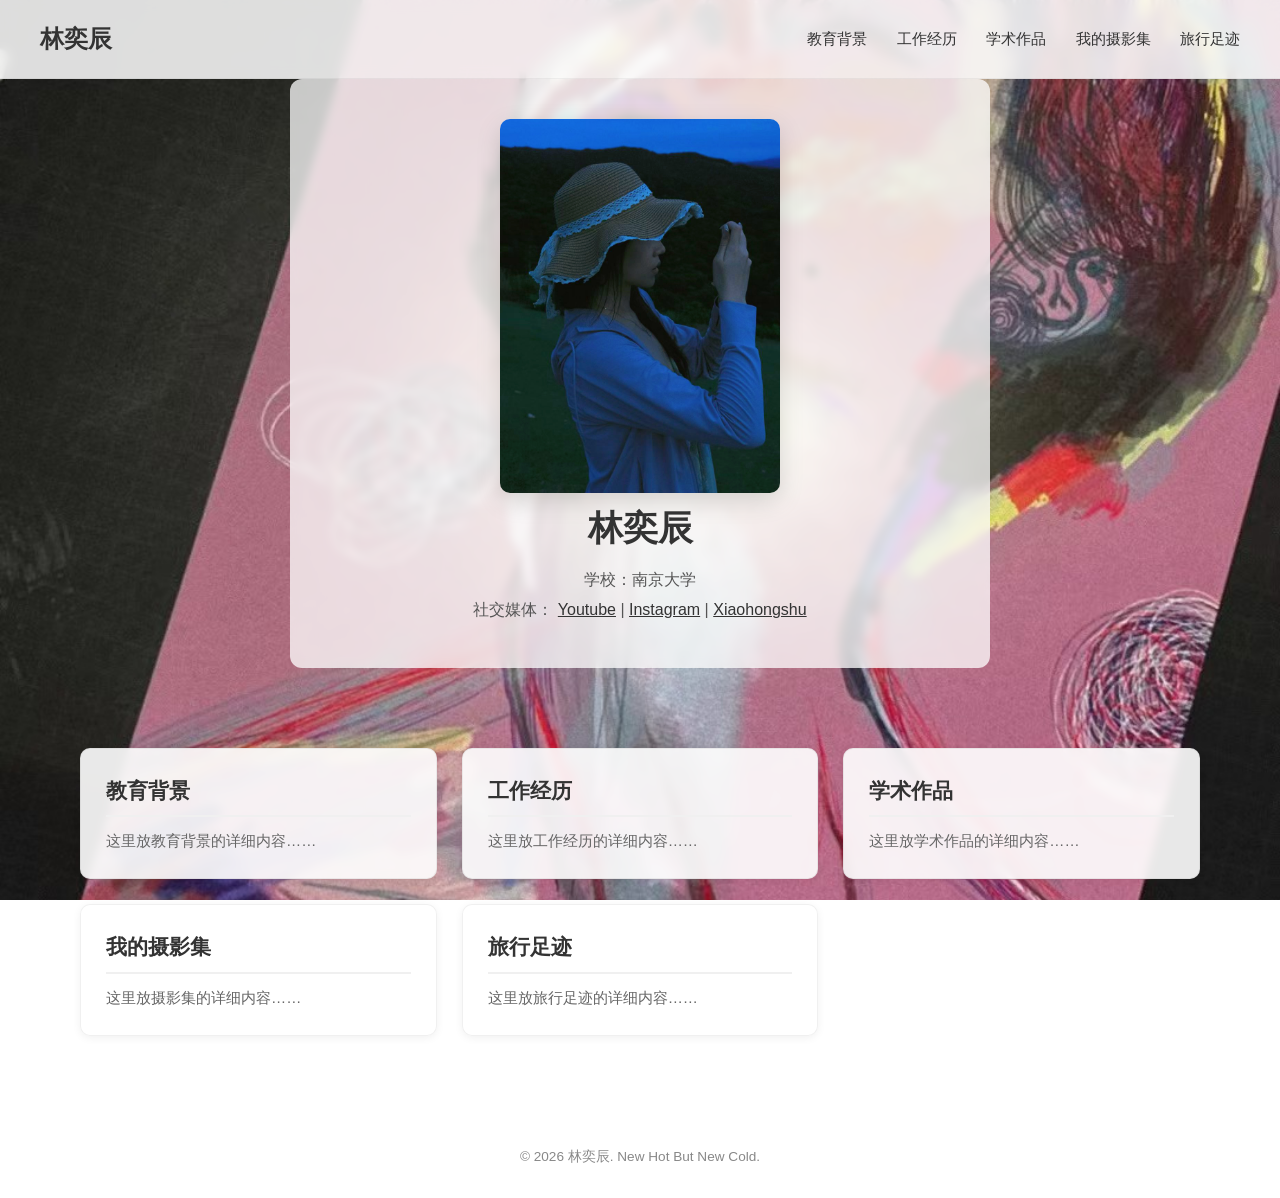
==== index.html @ 56add9be "Update index.html" ====
<!DOCTYPE html>
<html lang="zh-CN">
<head>
  <meta charset="UTF-8">
  <meta name="viewport" content="width=device-width, initial-scale=1.0">
  <title>林奕辰 | 个人网站</title>
  <link rel="stylesheet" href="style.css">
</head>
<body>

  <!-- 背景轮播层：铺满全屏，不拦截点击 -->
<div class="bg-carousel">
  <div class="bg-slide active" style="background-image: url('painting1.jpg');"></div>
  <div class="bg-slide" style="background-image: url('painting2.jpg');"></div>
  <div class="bg-slide" style="background-image: url('painting3.jpg');"></div>
  <div class="bg-slide" style="background-image: url('painting4.jpg');"></div>
</div>

  <!-- 页面内容层，浮在背景上方，保证可点击 -->
  <div class="page-content">

    <!-- 顶部导航 -->
    <header class="navbar">
      <div class="logo">林奕辰</div>
      <nav>
        <a href="#education">教育背景</a>
        <a href="#work">工作经历</a>
        <a href="#academic">学术作品</a>
        <a href="#photography">我的摄影集</a>
        <a href="#travel">旅行足迹</a>
      </nav>
    </header>

   <!-- 个人信息：照片在正中间，名字在下方 -->
<section class="info">
  <img src="me.jpg" alt="我的照片" class="profile-photo">
  <h1>林奕辰</h1>
  <p>学校：南京大学</p>
  <p>社交媒体：
    <a href="https://www.youtube.com" target="_blank">Youtube</a> |
    <a href="https://www.instagram.com" target="_blank">Instagram</a> |
    <a href="https://www.xiaohongshu.com/explore" target="_blank">Xiaohongshu</a>
  </p>
</section>
    
    <!-- 卡片区域（五个部分） -->
    <section class="cards">
      <div class="card" id="education">
        <h2>教育背景</h2>
        <p>这里放教育背景的详细内容……</p>
      </div>
      <div class="card" id="work">
        <h2>工作经历</h2>
        <p>这里放工作经历的详细内容……</p>
      </div>
      <div class="card" id="academic">
        <h2>学术作品</h2>
        <p>这里放学术作品的详细内容……</p>
      </div>
      <div class="card" id="photography">
        <h2>我的摄影集</h2>
        <p>这里放摄影集的详细内容……</p>
      </div>
      <div class="card" id="travel">
        <h2>旅行足迹</h2>
        <p>这里放旅行足迹的详细内容……</p>
      </div>
    </section>

    <!-- 页脚 -->
    <footer>
      <p>© 2026 林奕辰. New Hot But New Cold.</p>
    </footer>

  </div>

  <script src="script.js"></script>
</body>
</html>
---- style.css ----
* {
  margin: 0;
  padding: 0;
  box-sizing: border-box;
}

body {
  font-family: "Helvetica Neue", Arial, sans-serif;
  background-color: #ffffff;
  color: #333;
  line-height: 1.6;
  min-height: 100vh;
}

/* ===== 背景轮播层 ===== */
.bg-carousel {
  position: fixed;          /* 固定在视口，滚动时不动 */
  top: 0;
  left: 0;
  width: 100%;
  height: 100%;
  z-index: -1;              /* 放到最底层 */
  pointer-events: none;     /* 不拦截鼠标点击 */
  overflow: hidden;
}

.bg-slide {
  position: absolute;
  top: 0;
  left: 0;
  width: 100%;
  height: 100%;
  background-size: cover;       /* 铺满整屏 */
  background-position: center;
  background-repeat: no-repeat;
  opacity: 0;                   /* 默认隐藏 */
  transition: opacity 1.5s ease-in-out;  /* 淡入淡出过渡 */
}

.bg-slide.active {
  opacity: 1;                   /* 当前显示的图 */
}

/* ===== 页面内容层（浮在背景上方） ===== */
.page-content {
  position: relative;
  z-index: 1;
}

/* 导航栏 */
.navbar {
  display: flex;
  justify-content: space-between;
  align-items: center;
  padding: 20px 40px;
  background: rgba(255, 255, 255, 0.85);   /* 半透明白，能看清字 */
  backdrop-filter: blur(6px);               /* 毛玻璃效果，好看 */
  border-bottom: 1px solid rgba(0,0,0,0.05);
  position: sticky;
  top: 0;
  z-index: 100;
}

.logo {
  font-size: 1.5rem;
  font-weight: bold;
}

.navbar nav a {
  margin-left: 25px;
  text-decoration: none;
  color: #333;
  font-size: 0.95rem;
}

.navbar nav a:hover {
  color: #000;
  border-bottom: 2px solid #000;
}

/* 右侧个人照片 */
.hero {
  display: flex;
  justify-content: flex-end;   /* 靠右 */
  padding: 40px;
}

.hero-right {
  display: flex;
  justify-content: center;
}

.profile-photo {
  width: 280px;
  max-width: 60vw;
  border-radius: 10px;
  object-fit: cover;
  box-shadow: 0 8px 24px rgba(0,0,0,0.15);  /* 加点阴影，从背景里跳出来 */
}

/* 基本信息 */
.info {
  text-align: center;
  padding: 40px 20px;
  background: rgba(255, 255, 255, 0.75);   /* 半透明白底，保证字清晰 */
  backdrop-filter: blur(4px);
  max-width: 700px;
  margin: 0 auto 40px;
  border-radius: 12px;
}

.info h1 {
  font-size: 2.2rem;
  margin-bottom: 10px;
}

.info p {
  margin: 5px 0;
  color: #555;
}

.info a {
  color: #333;
  text-decoration: underline;
}

/* 卡片区域 */
.cards {
  display: grid;
  grid-template-columns: repeat(auto-fit, minmax(280px, 1fr));
  gap: 25px;
  padding: 40px;
  max-width: 1200px;
  margin: 0 auto;
}

.card {
  background: rgba(255, 255, 255, 0.9);    /* 半透明白卡片 */
  backdrop-filter: blur(4px);
  border: 1px solid rgba(0,0,0,0.06);
  border-radius: 10px;
  padding: 25px;
  box-shadow: 0 2px 8px rgba(0,0,0,0.06);
  transition: transform 0.2s, box-shadow 0.2s;
  cursor: pointer;
}

.card:hover {
  transform: translateY(-4px);
  box-shadow: 0 8px 20px rgba(0,0,0,0.12);
}

.card h2 {
  font-size: 1.3rem;
  margin-bottom: 12px;
  border-bottom: 2px solid #f0f0f0;
  padding-bottom: 8px;
}

.card p {
  color: #666;
  font-size: 0.95rem;
}

/* 页脚 */
footer {
  text-align: center;
  padding: 30px;
  color: #888;
  font-size: 0.85rem;
  background: rgba(255,255,255,0.7);
  backdrop-filter: blur(4px);
  margin-top: 40px;
}

/* 移动端适配 */
@media (max-width: 768px) {
  .navbar {
    flex-direction: column;
    gap: 10px;
    padding: 15px;
  }

  .navbar nav a {
    margin: 0 10px;
    font-size: 0.85rem;
  }

  .hero {
    justify-content: center;
  }

  .profile-photo {
    width: 60vw;
  }
}
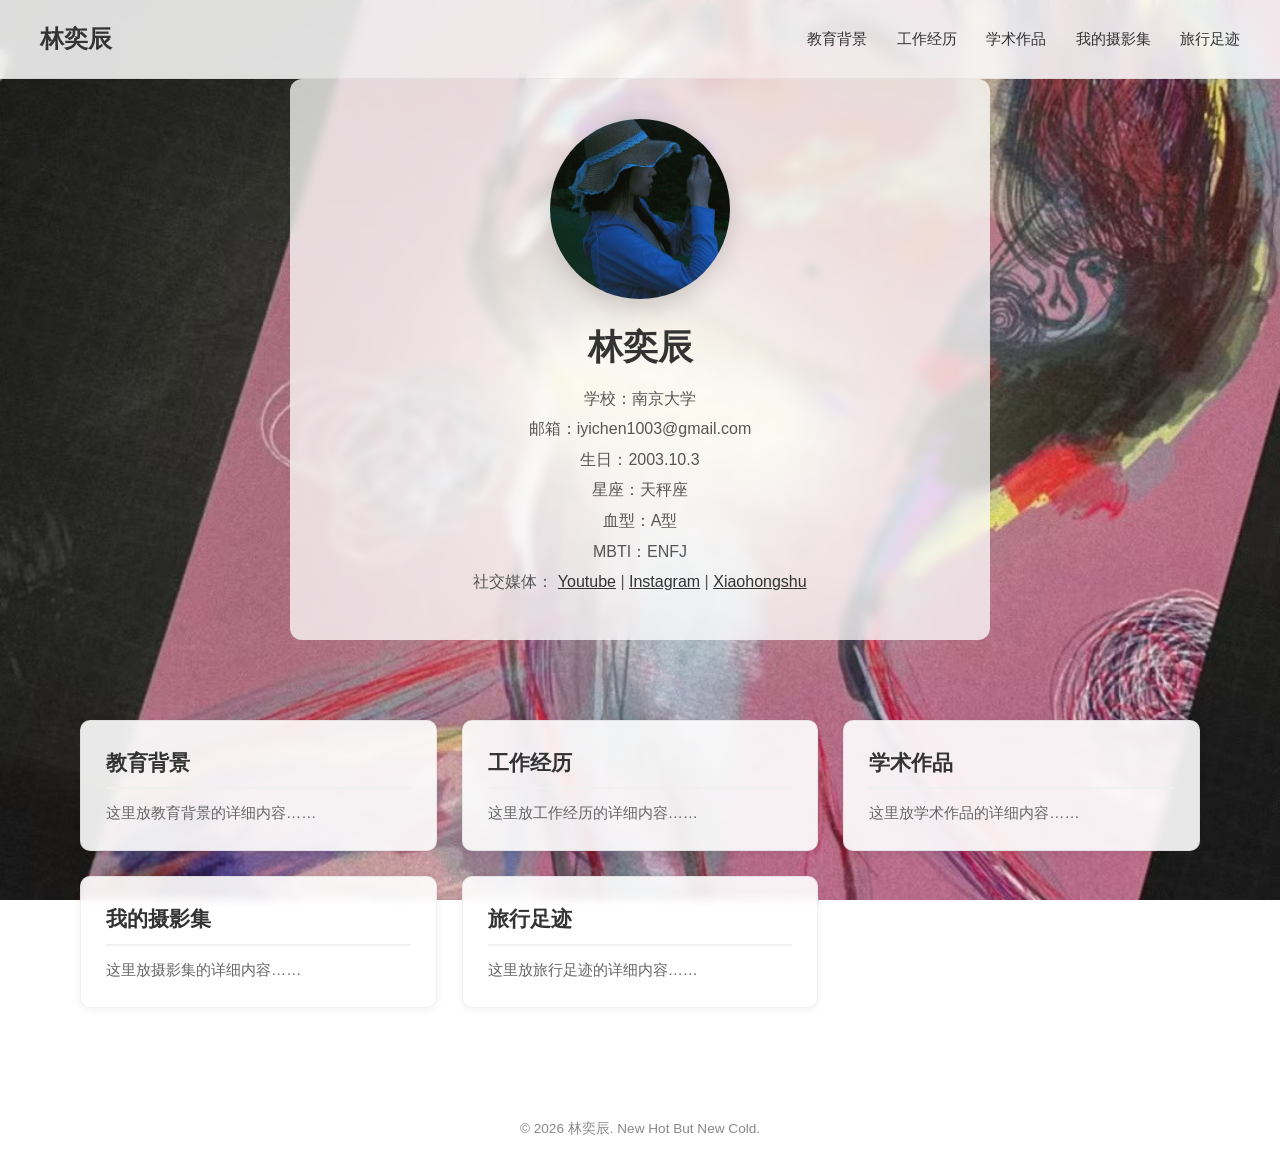
==== commit 9b58c52f: "Update index.html" ====
--- a/index.html
+++ b/index.html
@@ -35,7 +35,12 @@
 <section class="info">
   <img src="me.jpg" alt="我的照片" class="profile-photo">
   <h1>林奕辰</h1>
-  <p>学校：南京大学</p>
+ <p>学校：南京大学</p>
+<p>邮箱：iyichen1003@gmail.com</p>
+<p>生日：2003.10.3</p>
+<p>星座：天秤座</p>
+<p>血型：A型</p>
+<p>MBTI：ENFJ</p>
   <p>社交媒体：
     <a href="https://www.youtube.com" target="_blank">Youtube</a> |
     <a href="https://www.instagram.com" target="_blank">Instagram</a> |
--- a/style.css
+++ b/style.css
@@ -78,24 +78,17 @@
   border-bottom: 2px solid #000;
 }
 
-/* 右侧个人照片 */
-.hero {
-  display: flex;
-  justify-content: flex-end;   /* 靠右 */
-  padding: 40px;
-}
-
-.hero-right {
-  display: flex;
-  justify-content: center;
-}
-
+/* 个人照片：居中，圆形 */
 .profile-photo {
-  width: 280px;
-  max-width: 60vw;
-  border-radius: 10px;
+  width: 180px;
+  height: 180px;
+  border-radius: 50%;          /* 圆形，想要方图就改成 10px */
   object-fit: cover;
-  box-shadow: 0 8px 24px rgba(0,0,0,0.15);  /* 加点阴影，从背景里跳出来 */
+  box-shadow: 0 8px 24px rgba(0,0,0,0.15);
+  margin-bottom: 20px;         /* 和名字之间留点距离 */
+  display: block;
+  margin-left: auto;
+  margin-right: auto;
 }
 
 /* 基本信息 */
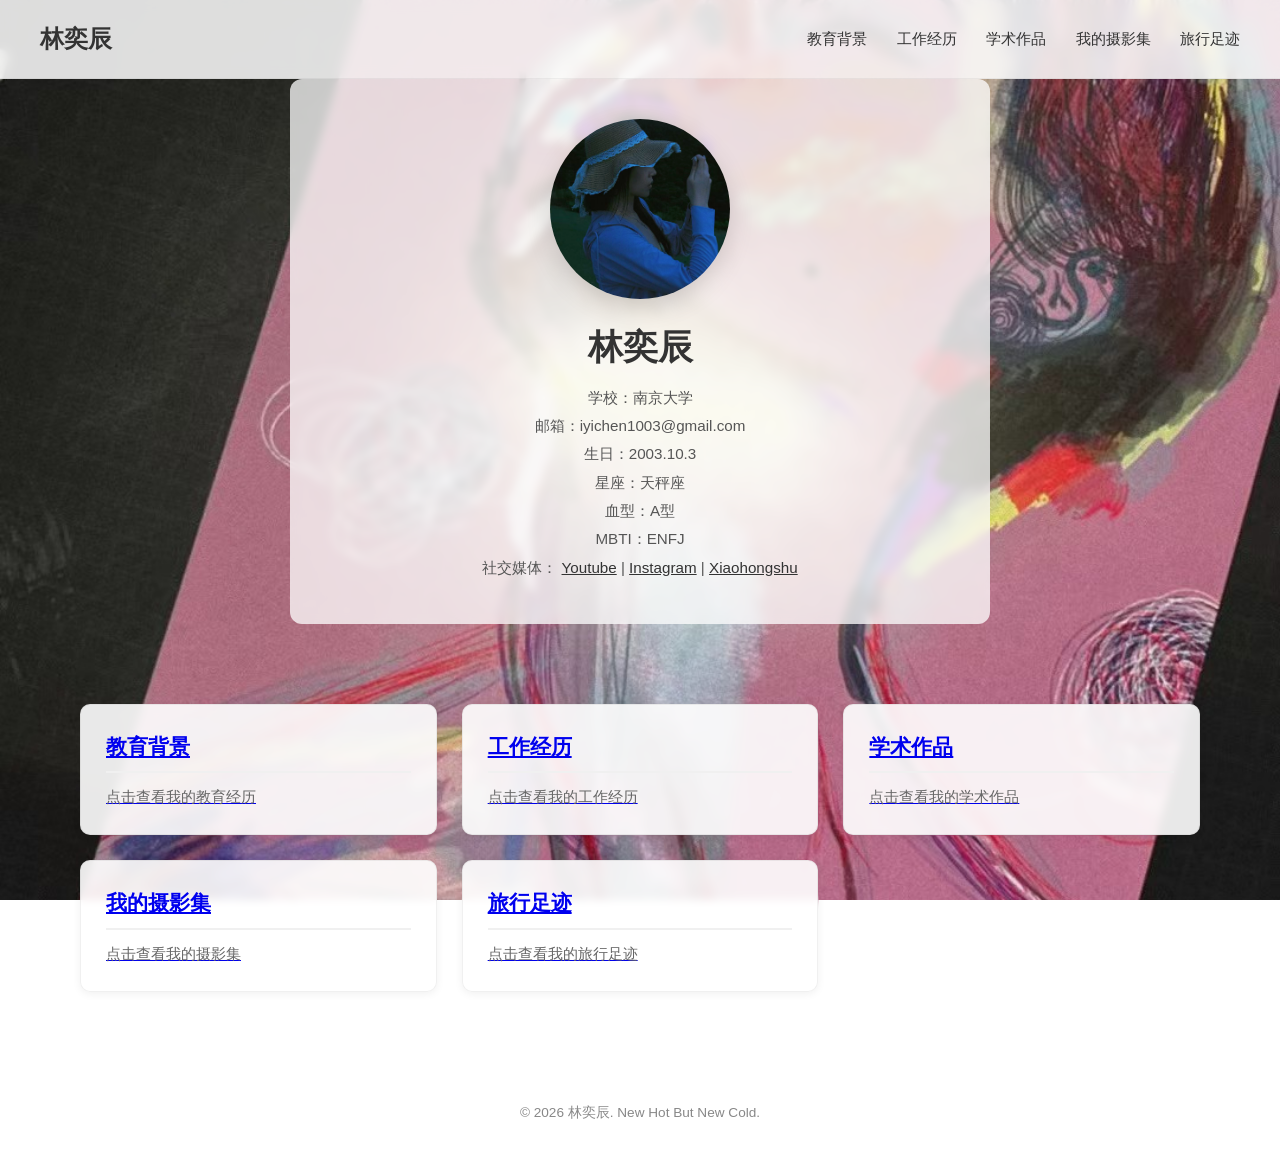
==== commit 9cbba619: "Update index.html" ====
--- a/index.html
+++ b/index.html
@@ -50,26 +50,30 @@
     
     <!-- 卡片区域（五个部分） -->
     <section class="cards">
-      <div class="card" id="education">
-        <h2>教育背景</h2>
-        <p>这里放教育背景的详细内容……</p>
-      </div>
-      <div class="card" id="work">
-        <h2>工作经历</h2>
-        <p>这里放工作经历的详细内容……</p>
-      </div>
-      <div class="card" id="academic">
-        <h2>学术作品</h2>
-        <p>这里放学术作品的详细内容……</p>
-      </div>
-      <div class="card" id="photography">
-        <h2>我的摄影集</h2>
-        <p>这里放摄影集的详细内容……</p>
-      </div>
-      <div class="card" id="travel">
-        <h2>旅行足迹</h2>
-        <p>这里放旅行足迹的详细内容……</p>
-      </div>
+     <a href="education.html" class="card" id="education">
+  <h2>教育背景</h2>
+  <p>点击查看我的教育经历</p>
+</a>
+
+<a href="work.html" class="card" id="work">
+  <h2>工作经历</h2>
+  <p>点击查看我的工作经历</p>
+</a>
+
+<a href="academic.html" class="card" id="academic">
+  <h2>学术作品</h2>
+  <p>点击查看我的学术作品</p>
+</a>
+
+<a href="photography.html" class="card" id="photography">
+  <h2>我的摄影集</h2>
+  <p>点击查看我的摄影集</p>
+</a>
+
+<a href="travel.html" class="card" id="travel">
+  <h2>旅行足迹</h2>
+  <p>点击查看我的旅行足迹</p>
+</a>
     </section>
 
     <!-- 页脚 -->
--- a/style.css
+++ b/style.css
@@ -108,9 +108,11 @@
 }
 
 .info p {
-  margin: 5px 0;
+  margin: 4px 0;
   color: #555;
+  font-size: 0.95rem;
 }
+
 
 .info a {
   color: #333;
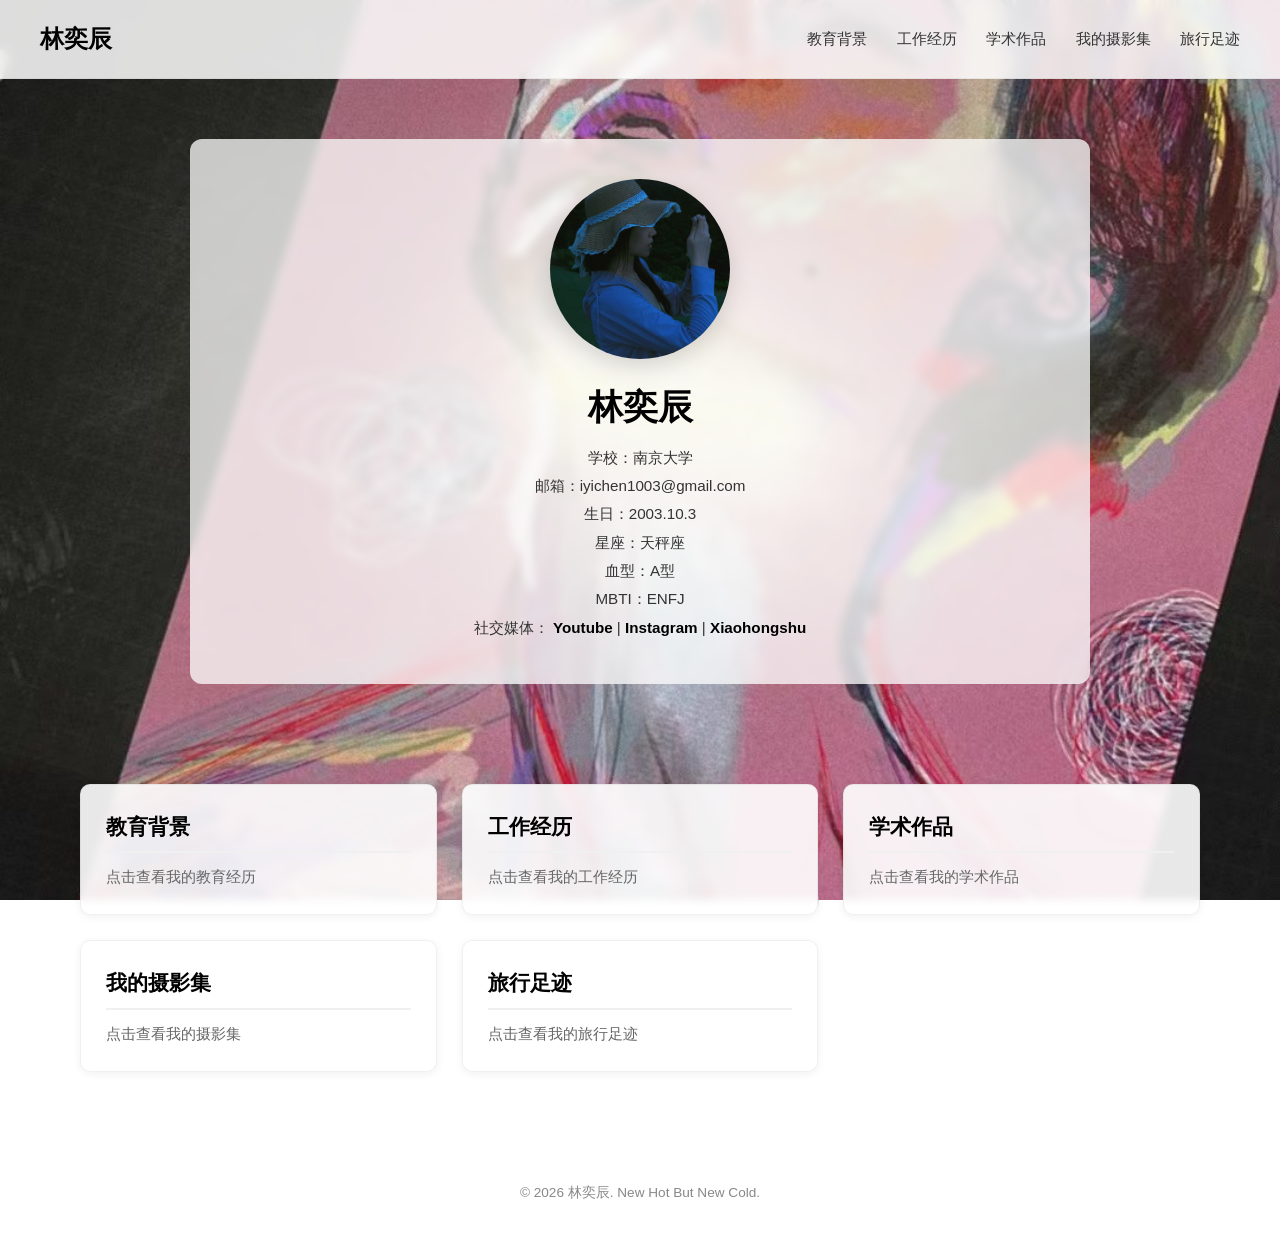
==== commit 378f4a21: "Update index.html" ====
--- a/index.html
+++ b/index.html
@@ -64,7 +64,7 @@
   <h2>学术作品</h2>
   <p>点击查看我的学术作品</p>
 </a>
-
+      
 <a href="photography.html" class="card" id="photography">
   <h2>我的摄影集</h2>
   <p>点击查看我的摄影集</p>
--- a/style.css
+++ b/style.css
@@ -1,3 +1,4 @@
+/* ===== 全局重置 ===== */
 * {
   margin: 0;
   padding: 0;
@@ -14,13 +15,13 @@
 
 /* ===== 背景轮播层 ===== */
 .bg-carousel {
-  position: fixed;          /* 固定在视口，滚动时不动 */
+  position: fixed;
   top: 0;
   left: 0;
   width: 100%;
   height: 100%;
-  z-index: -1;              /* 放到最底层 */
-  pointer-events: none;     /* 不拦截鼠标点击 */
+  z-index: -1;
+  pointer-events: none;
   overflow: hidden;
 }
 
@@ -30,32 +31,47 @@
   left: 0;
   width: 100%;
   height: 100%;
-  background-size: cover;       /* 铺满整屏 */
+  background-size: cover;
   background-position: center;
   background-repeat: no-repeat;
-  opacity: 0;                   /* 默认隐藏 */
-  transition: opacity 1.5s ease-in-out;  /* 淡入淡出过渡 */
+  opacity: 0;
+  transition: opacity 1.5s ease-in-out;
 }
 
 .bg-slide.active {
-  opacity: 1;                   /* 当前显示的图 */
-}
-
-/* ===== 页面内容层（浮在背景上方） ===== */
+  opacity: 1;
+}
+
+/* ===== 页面内容层 ===== */
 .page-content {
   position: relative;
   z-index: 1;
 }
 
-/* 导航栏 */
+/* ===== 全局链接：黑色加粗，无下划线 ===== */
+a,
+a:link,
+a:visited,
+a:active {
+  color: #000 !important;
+  font-weight: bold;
+  text-decoration: none !important;
+}
+
+a:hover {
+  color: #000 !important;
+  text-decoration: underline !important;
+}
+
+/* ===== 导航栏 ===== */
 .navbar {
   display: flex;
   justify-content: space-between;
   align-items: center;
   padding: 20px 40px;
-  background: rgba(255, 255, 255, 0.85);   /* 半透明白，能看清字 */
-  backdrop-filter: blur(6px);               /* 毛玻璃效果，好看 */
-  border-bottom: 1px solid rgba(0,0,0,0.05);
+  background: rgba(255, 255, 255, 0.85);
+  backdrop-filter: blur(6px);
+  border-bottom: 1px solid rgba(0, 0, 0, 0.05);
   position: sticky;
   top: 0;
   z-index: 100;
@@ -64,62 +80,63 @@
 .logo {
   font-size: 1.5rem;
   font-weight: bold;
-}
-
-.navbar nav a {
+  color: #000;
+}
+
+.navbar nav a,
+.navbar nav a:link,
+.navbar nav a:visited {
   margin-left: 25px;
-  text-decoration: none;
-  color: #333;
   font-size: 0.95rem;
+  font-weight: normal !important;
+  color: #333 !important;
+  text-decoration: none !important;
 }
 
 .navbar nav a:hover {
-  color: #000;
+  color: #000 !important;
   border-bottom: 2px solid #000;
-}
-
-/* 个人照片：居中，圆形 */
+  text-decoration: none !important;
+}
+
+/* ===== 个人照片 ===== */
 .profile-photo {
   width: 180px;
   height: 180px;
-  border-radius: 50%;          /* 圆形，想要方图就改成 10px */
+  border-radius: 50%;
   object-fit: cover;
-  box-shadow: 0 8px 24px rgba(0,0,0,0.15);
-  margin-bottom: 20px;         /* 和名字之间留点距离 */
+  box-shadow: 0 8px 24px rgba(0, 0, 0, 0.15);
+  margin-bottom: 20px;
   display: block;
   margin-left: auto;
   margin-right: auto;
 }
 
-/* 基本信息 */
+/* ===== 基本信息区 ===== */
 .info {
   text-align: center;
   padding: 40px 20px;
-  background: rgba(255, 255, 255, 0.75);   /* 半透明白底，保证字清晰 */
+  background: rgba(255, 255, 255, 0.75);
   backdrop-filter: blur(4px);
-  max-width: 700px;
-  margin: 0 auto 40px;
+  max-width: 900px;
+  margin: 60px auto;
   border-radius: 12px;
 }
 
 .info h1 {
   font-size: 2.2rem;
   margin-bottom: 10px;
+  color: #000;
 }
 
 .info p {
   margin: 4px 0;
-  color: #555;
+  color: #333;
   font-size: 0.95rem;
-}
-
-
-.info a {
-  color: #333;
-  text-decoration: underline;
-}
-
-/* 卡片区域 */
+  font-weight: normal;
+}
+
+/* ===== 卡片区域 ===== */
 .cards {
   display: grid;
   grid-template-columns: repeat(auto-fit, minmax(280px, 1fr));
@@ -129,46 +146,99 @@
   margin: 0 auto;
 }
 
-.card {
-  background: rgba(255, 255, 255, 0.9);    /* 半透明白卡片 */
+/* 卡片整体（包括作为链接时的状态） */
+.card,
+a.card,
+a.card:link,
+a.card:visited,
+a.card:active {
+  display: block;
+  background: rgba(255, 255, 255, 0.9);
   backdrop-filter: blur(4px);
-  border: 1px solid rgba(0,0,0,0.06);
+  border: 1px solid rgba(0, 0, 0, 0.06);
   border-radius: 10px;
   padding: 25px;
-  box-shadow: 0 2px 8px rgba(0,0,0,0.06);
+  box-shadow: 0 2px 8px rgba(0, 0, 0, 0.06);
   transition: transform 0.2s, box-shadow 0.2s;
   cursor: pointer;
-}
-
-.card:hover {
+  color: #333 !important;
+  font-weight: normal !important;
+  text-decoration: none !important;
+}
+
+.card:hover,
+a.card:hover {
   transform: translateY(-4px);
-  box-shadow: 0 8px 20px rgba(0,0,0,0.12);
-}
-
-.card h2 {
+  box-shadow: 0 8px 20px rgba(0, 0, 0, 0.12);
+  text-decoration: none !important;
+}
+
+/* 卡片标题：黑色加粗 */
+.card h2,
+a.card h2,
+.card h2 a,
+a.card h2 a,
+.card h2 a:link,
+.card h2 a:visited {
   font-size: 1.3rem;
   margin-bottom: 12px;
   border-bottom: 2px solid #f0f0f0;
   padding-bottom: 8px;
-}
-
-.card p {
-  color: #666;
+  font-weight: bold !important;
+  color: #000 !important;
+  text-decoration: none !important;
+}
+
+.card h2 a:hover,
+a.card:hover h2 {
+  text-decoration: underline !important;
+}
+
+/* 卡片正文：灰色正常粗细 */
+.card p,
+a.card p,
+.card p a,
+a.card p a {
+  color: #666 !important;
   font-size: 0.95rem;
-}
-
-/* 页脚 */
+  font-weight: normal !important;
+  text-decoration: none !important;
+}
+
+/* ===== 按钮（简历下载） ===== */
+.btn,
+.btn:link,
+.btn:visited,
+.btn:active {
+  display: inline-block;
+  padding: 10px 24px;
+  background: #333;
+  color: #fff !important;
+  text-decoration: none !important;
+  border-radius: 6px;
+  margin-top: 15px;
+  font-weight: normal !important;
+  transition: background 0.2s;
+}
+
+.btn:hover {
+  background: #000;
+  color: #fff !important;
+  text-decoration: none !important;
+}
+
+/* ===== 页脚 ===== */
 footer {
   text-align: center;
   padding: 30px;
   color: #888;
   font-size: 0.85rem;
-  background: rgba(255,255,255,0.7);
+  background: rgba(255, 255, 255, 0.7);
   backdrop-filter: blur(4px);
   margin-top: 40px;
 }
 
-/* 移动端适配 */
+/* ===== 移动端适配 ===== */
 @media (max-width: 768px) {
   .navbar {
     flex-direction: column;
@@ -181,11 +251,161 @@
     font-size: 0.85rem;
   }
 
-  .hero {
-    justify-content: center;
-  }
-
   .profile-photo {
     width: 60vw;
-  }
-}
+    height: 60vw;
+  }
+}
+/* ===== 最强制：卡片区域所有文字全部黑色 ===== */
+.cards,
+.cards *,
+.card,
+.card *,
+a.card,
+a.card *,
+.cards h1, .cards h2, .cards h3,
+.cards h1 *, .cards h2 *, .cards h3 *,
+.card h1, .card h2, .card h3,
+.card h1 *, .card h2 *, .card h3 * {
+  color: #000 !important;
+  text-decoration: none !important;
+}
+
+/* 卡片正文保持灰色，不要全黑 */
+.card p,
+.card p *,
+a.card p,
+a.card p *,
+.cards p,
+.cards p * {
+  color: #666 !important;
+  font-weight: normal !important;
+}
+/* ===== 工作经历页 ===== */
+.work-header {
+  text-align: center;
+  margin-top: 50px;
+  margin-bottom: 40px;
+}
+
+.work-header h1 {
+  font-size: 2.2rem;
+  color: #000;
+  margin-bottom: 10px;
+}
+
+.work-header p {
+  color: #666;
+  font-size: 1rem;
+}
+
+/* 左右两栏布局 */
+.work-layout {
+  display: flex;
+  justify-content: center;
+  align-items: flex-start;
+  gap: 80px;
+  max-width: 1100px;
+  margin: 0 auto 80px;
+  padding: 0 40px;
+}
+
+/* 左侧人物区 */
+.work-avatar {
+  flex: 0 0 280px;     /* 固定宽度 280px */
+  display: flex;
+  flex-direction: column;
+  align-items: center;
+  position: sticky;    /* 滚动时人物固定在屏幕 */
+  top: 120px;
+}
+
+.q-img {
+  width: 100%;
+  height: auto;
+  filter: drop-shadow(0 15px 25px rgba(0, 0, 0, 0.12));  /* 人物悬浮阴影 */
+}
+
+.avatar-label {
+  margin-top: 15px;
+  background: #fff;
+  padding: 6px 20px;
+  border-radius: 30px;
+  font-size: 0.85rem;
+  font-weight: bold;
+  color: #000;
+  box-shadow: 0 4px 12px rgba(0, 0, 0, 0.08);
+}
+
+/* ===== 工作经历页 ===== */
+.work-title {
+  text-align: center;
+  font-size: 2rem;
+  color: #000;
+  margin: 60px 0 50px;
+  font-weight: bold;
+}
+
+.work-grid {
+  display: grid;
+  grid-template-columns: 1fr 1fr 1fr;
+  gap: 50px;
+  max-width: 1100px;
+  margin: 0 auto 100px;
+  padding: 0 40px;
+  align-items: center;
+}
+
+.work-side {
+  display: flex;
+  flex-direction: column;
+  gap: 60px;
+}
+
+.work-side.left {
+  text-align: right;
+}
+
+.work-side.right {
+  text-align: left;
+}
+
+.work-block h2 {
+  font-size: 1.15rem;
+  color: #000 !important;
+  font-weight: bold !important;
+  margin-bottom: 8px;
+}
+
+.work-block p {
+  font-size: 0.9rem;
+  color: #666 !important;
+  line-height: 1.7;
+}
+
+.work-center {
+  display: flex;
+  justify-content: center;
+}
+
+.q-img {
+  width: 100%;
+  max-width: 260px;
+  height: auto;
+  filter: drop-shadow(0 15px 25px rgba(0, 0, 0, 0.1));
+}
+
+@media (max-width: 768px) {
+  .work-grid {
+    grid-template-columns: 1fr;
+    gap: 30px;
+    padding: 0 25px;
+  }
+  .work-side {
+    text-align: center !important;
+    gap: 35px;
+  }
+  .work-center {
+    order: -1;
+  }
+}
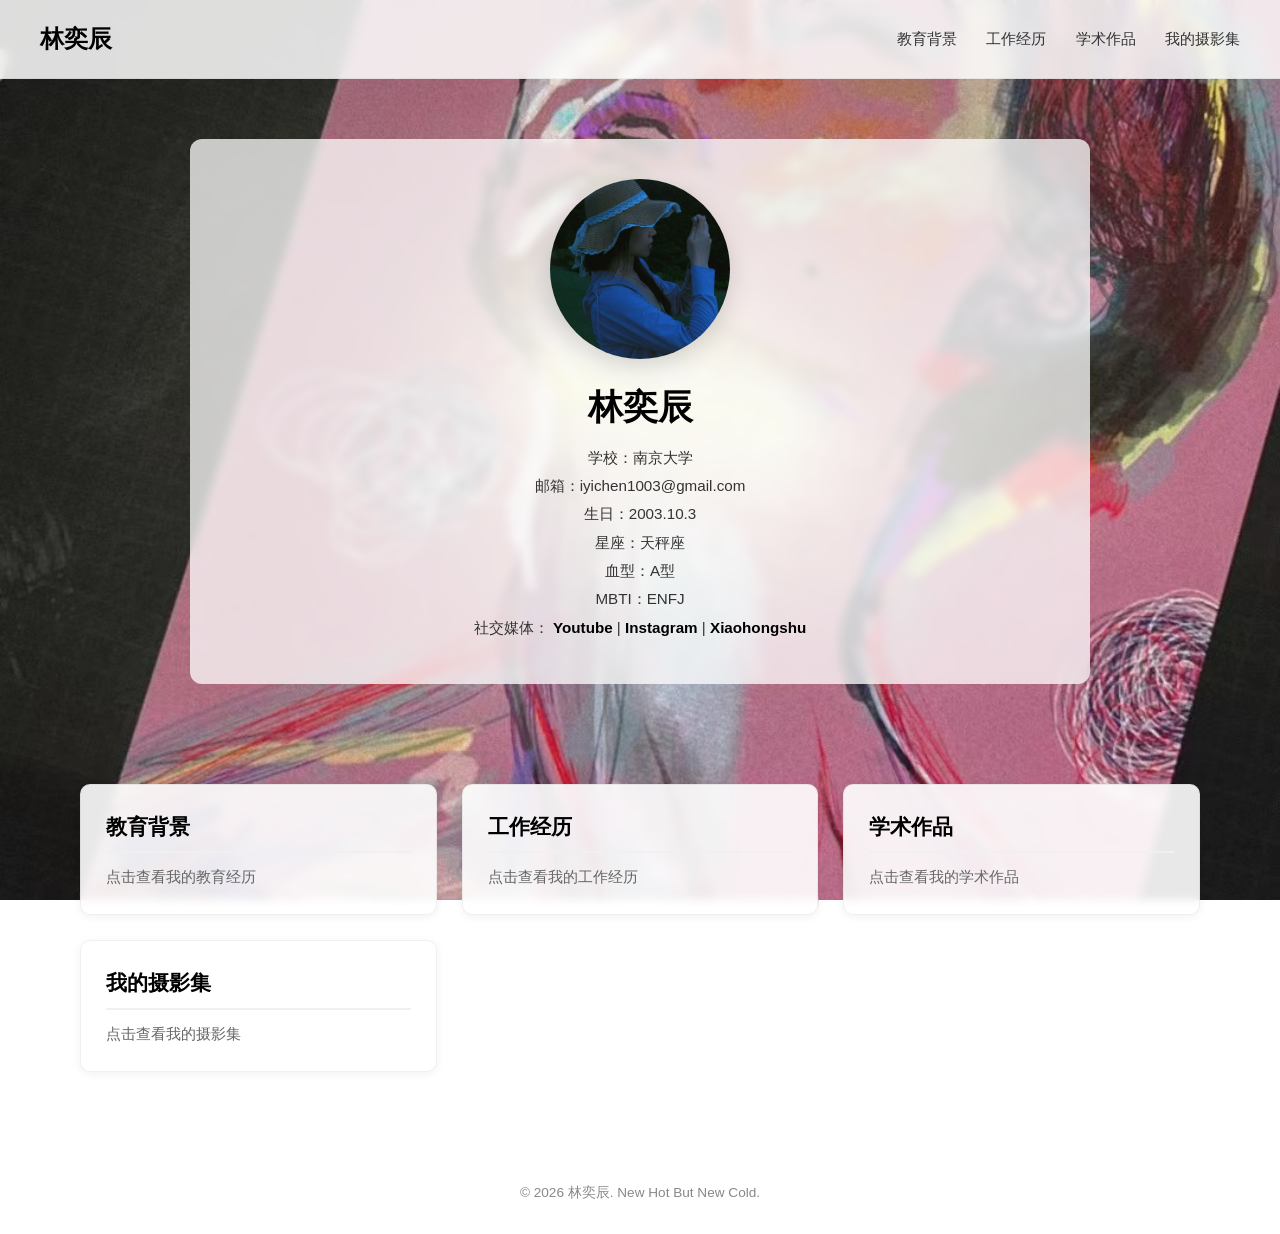
==== commit 75e7e86e: "Update index.html" ====
--- a/index.html
+++ b/index.html
@@ -27,7 +27,6 @@
         <a href="#work">工作经历</a>
         <a href="#academic">学术作品</a>
         <a href="#photography">我的摄影集</a>
-        <a href="#travel">旅行足迹</a>
       </nav>
     </header>
 
@@ -70,10 +69,6 @@
   <p>点击查看我的摄影集</p>
 </a>
 
-<a href="travel.html" class="card" id="travel">
-  <h2>旅行足迹</h2>
-  <p>点击查看我的旅行足迹</p>
-</a>
     </section>
 
     <!-- 页脚 -->
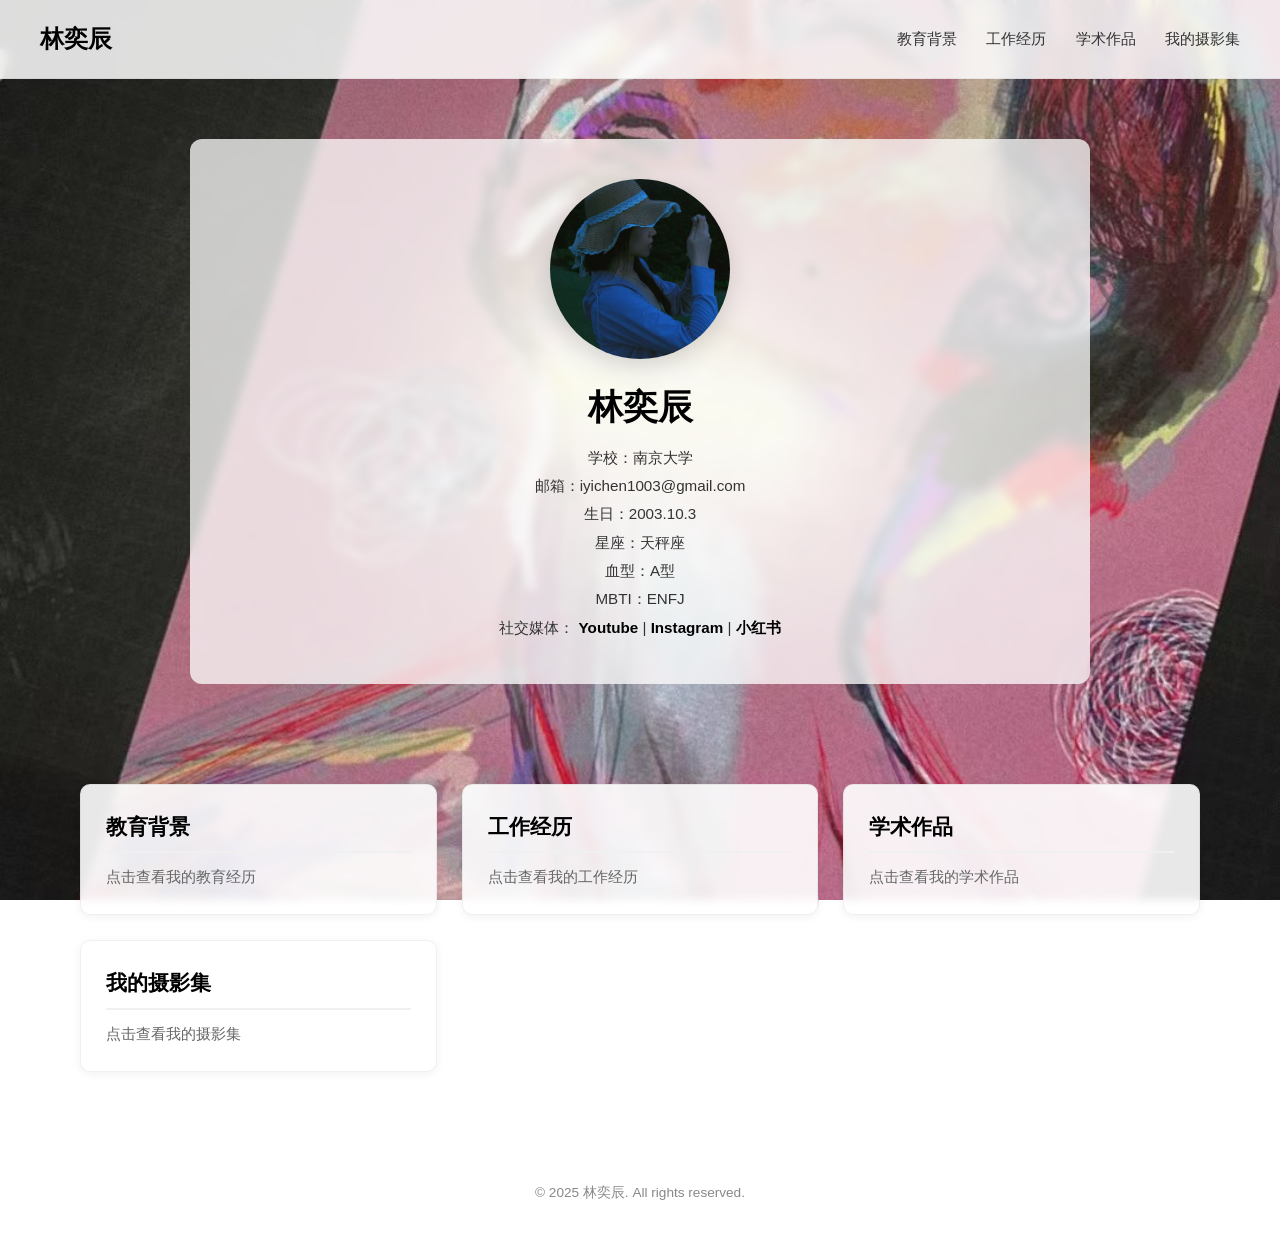
==== commit 627dba56: "Update index.html" ====
--- a/index.html
+++ b/index.html
@@ -7,77 +7,58 @@
   <link rel="stylesheet" href="style.css">
 </head>
 <body>
+  <div class="bg-carousel">
+    <div class="bg-slide active" style="background-image: url('painting1.jpg');"></div>
+    <div class="bg-slide" style="background-image: url('painting2.jpg');"></div>
+    <div class="bg-slide" style="background-image: url('painting3.jpg');"></div>
+    <div class="bg-slide" style="background-image: url('painting4.jpg');"></div>
+  </div>
 
-  <!-- 背景轮播层：铺满全屏，不拦截点击 -->
-<div class="bg-carousel">
-  <div class="bg-slide active" style="background-image: url('painting1.jpg');"></div>
-  <div class="bg-slide" style="background-image: url('painting2.jpg');"></div>
-  <div class="bg-slide" style="background-image: url('painting3.jpg');"></div>
-  <div class="bg-slide" style="background-image: url('painting4.jpg');"></div>
-</div>
-
-  <!-- 页面内容层，浮在背景上方，保证可点击 -->
   <div class="page-content">
-
-    <!-- 顶部导航 -->
     <header class="navbar">
       <div class="logo">林奕辰</div>
       <nav>
-        <a href="#education">教育背景</a>
-        <a href="#work">工作经历</a>
-        <a href="#academic">学术作品</a>
-        <a href="#photography">我的摄影集</a>
+        <a href="education.html">教育背景</a>
+        <a href="work.html">工作经历</a>
+        <a href="academic.html">学术作品</a>
+        <a href="photography.html">我的摄影集</a>
       </nav>
     </header>
 
-   <!-- 个人信息：照片在正中间，名字在下方 -->
-<section class="info">
-  <img src="me.jpg" alt="我的照片" class="profile-photo">
-  <h1>林奕辰</h1>
- <p>学校：南京大学</p>
-<p>邮箱：iyichen1003@gmail.com</p>
-<p>生日：2003.10.3</p>
-<p>星座：天秤座</p>
-<p>血型：A型</p>
-<p>MBTI：ENFJ</p>
-  <p>社交媒体：
-    <a href="https://www.youtube.com" target="_blank">Youtube</a> |
-    <a href="https://www.instagram.com" target="_blank">Instagram</a> |
-    <a href="https://www.xiaohongshu.com/explore" target="_blank">Xiaohongshu</a>
-  </p>
-</section>
-    
-    <!-- 卡片区域（五个部分） -->
-    <section class="cards">
-     <a href="education.html" class="card" id="education">
-  <h2>教育背景</h2>
-  <p>点击查看我的教育经历</p>
-</a>
-
-<a href="work.html" class="card" id="work">
-  <h2>工作经历</h2>
-  <p>点击查看我的工作经历</p>
-</a>
-
-<a href="academic.html" class="card" id="academic">
-  <h2>学术作品</h2>
-  <p>点击查看我的学术作品</p>
-</a>
-      
-<a href="photography.html" class="card" id="photography">
-  <h2>我的摄影集</h2>
-  <p>点击查看我的摄影集</p>
-</a>
-
+    <section class="info">
+      <img src="me.jpg" alt="我的照片" class="profile-photo">
+      <h1>林奕辰</h1>
+      <p>学校：南京大学</p>
+      <p>邮箱：iyichen1003@gmail.com</p>
+      <p>生日：2003.10.3</p>
+      <p>星座：天秤座</p>
+      <p>血型：A型</p>
+      <p>MBTI：ENFJ</p>
+      <p>社交媒体：
+        <a href="https://www.youtube.com" target="_blank">Youtube</a> |
+        <a href="https://www.instagram.com" target="_blank">Instagram</a> |
+        <a href="https://www.xiaohongshu.com/explore" target="_blank">小红书</a>
+      </p>
     </section>
 
-    <!-- 页脚 -->
-    <footer>
-      <p>© 2026 林奕辰. New Hot But New Cold.</p>
-    </footer>
+    <section class="cards">
+      <a href="education.html" class="card"><h2>教育背景</h2><p>点击查看我的教育经历</p></a>
+      <a href="work.html" class="card"><h2>工作经历</h2><p>点击查看我的工作经历</p></a>
+      <a href="academic.html" class="card"><h2>学术作品</h2><p>点击查看我的学术作品</p></a>
+      <a href="photography.html" class="card"><h2>我的摄影集</h2><p>点击查看我的摄影集</p></a>
+    </section>
 
+    <footer><p>© 2025 林奕辰. All rights reserved.</p></footer>
   </div>
 
-  <script src="script.js"></script>
+  <script>
+    const slides = document.querySelectorAll('.bg-slide');
+    let current = 0;
+    setInterval(() => {
+      slides[current].classList.remove('active');
+      current = (current + 1) % slides.length;
+      slides[current].classList.add('active');
+    }, 5000);
+  </script>
 </body>
 </html>
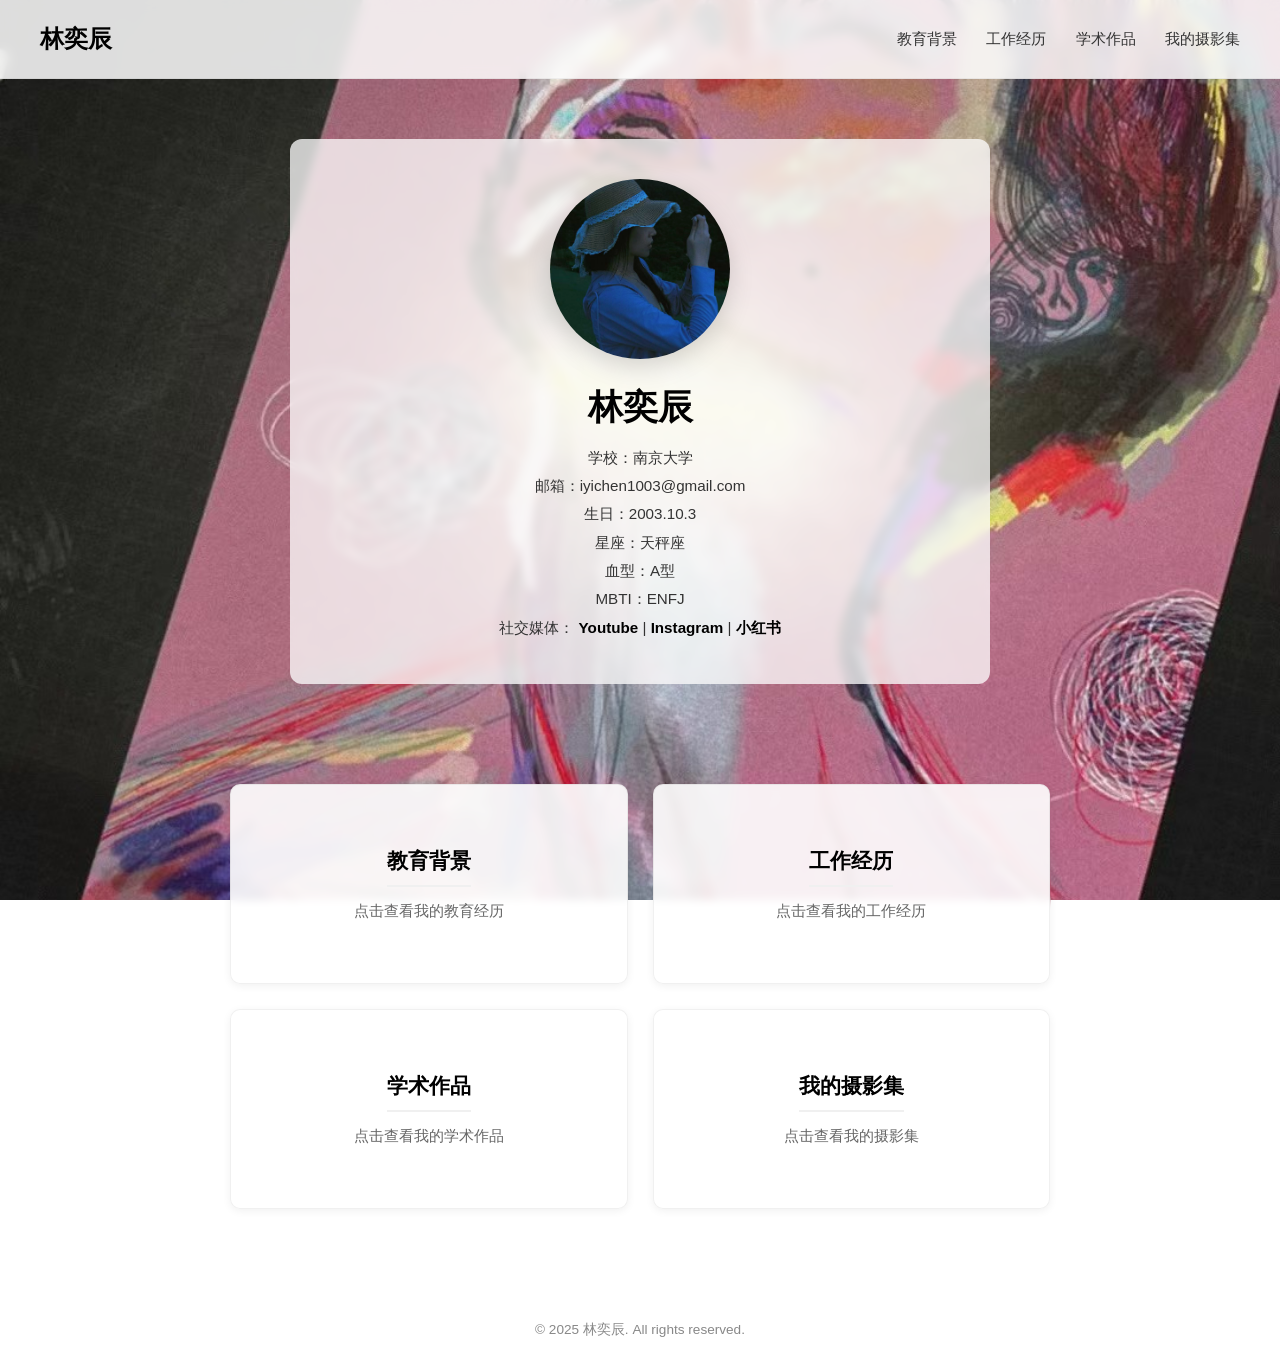
==== commit fe869911: "Update index.html" ====
--- a/index.html
+++ b/index.html
@@ -35,9 +35,9 @@
       <p>血型：A型</p>
       <p>MBTI：ENFJ</p>
       <p>社交媒体：
-        <a href="https://www.youtube.com" target="_blank">Youtube</a> |
-        <a href="https://www.instagram.com" target="_blank">Instagram</a> |
-        <a href="https://www.xiaohongshu.com/explore" target="_blank">小红书</a>
+        <a href="https://youtube.com/@yanalin-y6s?si=Z3FztuLCulXRb5oj" target="_blank">Youtube</a> |
+        <a href="https://www.instagram.com/0yano_3?stkn=OWRoZnA5aXc3YXQ3&utm_source=qr" target="_blank">Instagram</a> |
+        <a href="https://xhslink.cn/o/4Zb7WxQNXRO" target="_blank">小红书</a>
       </p>
     </section>
 
--- a/style.css
+++ b/style.css
@@ -7,13 +7,29 @@
 
 body {
   font-family: "Helvetica Neue", Arial, sans-serif;
-  background-color: #ffffff;
+  background-color: #fff;
   color: #333;
   line-height: 1.6;
   min-height: 100vh;
 }
 
-/* ===== 背景轮播层 ===== */
+/* ===== 全局链接：黑色加粗，无下划线 ===== */
+a, a:link, a:visited, a:active {
+  color: #000 !important;
+  text-decoration: none !important;
+  font-weight: bold;
+}
+a:hover {
+  text-decoration: underline !important;
+}
+
+/* ===== 页面内容层 ===== */
+.page-content {
+  position: relative;
+  z-index: 1;
+}
+
+/* ===== 首页背景轮播 ===== */
 .bg-carousel {
   position: fixed;
   top: 0;
@@ -24,7 +40,6 @@
   pointer-events: none;
   overflow: hidden;
 }
-
 .bg-slide {
   position: absolute;
   top: 0;
@@ -37,30 +52,8 @@
   opacity: 0;
   transition: opacity 1.5s ease-in-out;
 }
-
 .bg-slide.active {
   opacity: 1;
-}
-
-/* ===== 页面内容层 ===== */
-.page-content {
-  position: relative;
-  z-index: 1;
-}
-
-/* ===== 全局链接：黑色加粗，无下划线 ===== */
-a,
-a:link,
-a:visited,
-a:active {
-  color: #000 !important;
-  font-weight: bold;
-  text-decoration: none !important;
-}
-
-a:hover {
-  color: #000 !important;
-  text-decoration: underline !important;
 }
 
 /* ===== 导航栏 ===== */
@@ -76,83 +69,68 @@
   top: 0;
   z-index: 100;
 }
-
 .logo {
   font-size: 1.5rem;
   font-weight: bold;
   color: #000;
 }
-
-.navbar nav a,
-.navbar nav a:link,
-.navbar nav a:visited {
+.navbar nav a {
   margin-left: 25px;
   font-size: 0.95rem;
   font-weight: normal !important;
   color: #333 !important;
-  text-decoration: none !important;
-}
-
+}
 .navbar nav a:hover {
   color: #000 !important;
   border-bottom: 2px solid #000;
-  text-decoration: none !important;
-}
-
-/* ===== 个人照片 ===== */
+}
+
+/* ===== 首页个人信息区 ===== */
+.info {
+  text-align: center;
+  padding: 40px 20px;
+  background: rgba(255, 255, 255, 0.75);
+  backdrop-filter: blur(4px);
+  max-width: 700px;
+  margin: 60px auto;
+  border-radius: 12px;
+}
+.info h1 {
+  font-size: 2.2rem;
+  margin-bottom: 10px;
+  color: #000;
+}
+.info p {
+  margin: 4px 0;
+  color: #333;
+  font-size: 0.95rem;
+  font-weight: normal;
+}
 .profile-photo {
   width: 180px;
   height: 180px;
   border-radius: 50%;
   object-fit: cover;
   box-shadow: 0 8px 24px rgba(0, 0, 0, 0.15);
-  margin-bottom: 20px;
+  margin: 0 auto 20px;
   display: block;
-  margin-left: auto;
-  margin-right: auto;
-}
-
-/* ===== 基本信息区 ===== */
-.info {
-  text-align: center;
-  padding: 40px 20px;
-  background: rgba(255, 255, 255, 0.75);
-  backdrop-filter: blur(4px);
-  max-width: 900px;
-  margin: 60px auto;
-  border-radius: 12px;
-}
-
-.info h1 {
-  font-size: 2.2rem;
-  margin-bottom: 10px;
-  color: #000;
-}
-
-.info p {
-  margin: 4px 0;
-  color: #333;
-  font-size: 0.95rem;
-  font-weight: normal;
-}
-
-/* ===== 卡片区域 ===== */
+}
+
+/* ===== 首页四个卡片：2×2 完全对称 ===== */
 .cards {
   display: grid;
-  grid-template-columns: repeat(auto-fit, minmax(280px, 1fr));
+  grid-template-columns: repeat(2, 1fr);
   gap: 25px;
   padding: 40px;
-  max-width: 1200px;
+  max-width: 900px;
   margin: 0 auto;
 }
-
-/* 卡片整体（包括作为链接时的状态） */
-.card,
-a.card,
-a.card:link,
-a.card:visited,
-a.card:active {
-  display: block;
+.card, a.card {
+  display: flex;
+  flex-direction: column;
+  justify-content: center;
+  align-items: center;
+  min-height: 200px;
   background: rgba(255, 255, 255, 0.9);
   backdrop-filter: blur(4px);
   border: 1px solid rgba(0, 0, 0, 0.06);
@@ -160,71 +138,41 @@
   padding: 25px;
   box-shadow: 0 2px 8px rgba(0, 0, 0, 0.06);
   transition: transform 0.2s, box-shadow 0.2s;
-  cursor: pointer;
   color: #333 !important;
   font-weight: normal !important;
-  text-decoration: none !important;
-}
-
-.card:hover,
-a.card:hover {
+  text-align: center;
+}
+.card:hover, a.card:hover {
   transform: translateY(-4px);
   box-shadow: 0 8px 20px rgba(0, 0, 0, 0.12);
-  text-decoration: none !important;
-}
-
-/* 卡片标题：黑色加粗 */
-.card h2,
-a.card h2,
-.card h2 a,
-a.card h2 a,
-.card h2 a:link,
-.card h2 a:visited {
+}
+.card h2 {
   font-size: 1.3rem;
   margin-bottom: 12px;
+  padding-bottom: 8px;
   border-bottom: 2px solid #f0f0f0;
-  padding-bottom: 8px;
+  color: #000 !important;
   font-weight: bold !important;
-  color: #000 !important;
-  text-decoration: none !important;
-}
-
-.card h2 a:hover,
-a.card:hover h2 {
-  text-decoration: underline !important;
-}
-
-/* 卡片正文：灰色正常粗细 */
-.card p,
-a.card p,
-.card p a,
-a.card p a {
+}
+.card p {
   color: #666 !important;
   font-size: 0.95rem;
   font-weight: normal !important;
-  text-decoration: none !important;
-}
-
-/* ===== 按钮（简历下载） ===== */
-.btn,
-.btn:link,
-.btn:visited,
-.btn:active {
+}
+
+/* ===== 通用按钮（简历下载等） ===== */
+.btn {
   display: inline-block;
   padding: 10px 24px;
   background: #333;
   color: #fff !important;
-  text-decoration: none !important;
   border-radius: 6px;
+  font-weight: normal !important;
   margin-top: 15px;
-  font-weight: normal !important;
   transition: background 0.2s;
 }
-
 .btn:hover {
   background: #000;
-  color: #fff !important;
-  text-decoration: none !important;
 }
 
 /* ===== 页脚 ===== */
@@ -238,174 +186,23 @@
   margin-top: 40px;
 }
 
-/* ===== 移动端适配 ===== */
+/* ===== 手机适配 ===== */
 @media (max-width: 768px) {
   .navbar {
     flex-direction: column;
     gap: 10px;
     padding: 15px;
   }
-
   .navbar nav a {
     margin: 0 10px;
     font-size: 0.85rem;
   }
-
   .profile-photo {
     width: 60vw;
     height: 60vw;
   }
-}
-/* ===== 最强制：卡片区域所有文字全部黑色 ===== */
-.cards,
-.cards *,
-.card,
-.card *,
-a.card,
-a.card *,
-.cards h1, .cards h2, .cards h3,
-.cards h1 *, .cards h2 *, .cards h3 *,
-.card h1, .card h2, .card h3,
-.card h1 *, .card h2 *, .card h3 * {
-  color: #000 !important;
-  text-decoration: none !important;
-}
-
-/* 卡片正文保持灰色，不要全黑 */
-.card p,
-.card p *,
-a.card p,
-a.card p *,
-.cards p,
-.cards p * {
-  color: #666 !important;
-  font-weight: normal !important;
-}
-/* ===== 工作经历页 ===== */
-.work-header {
-  text-align: center;
-  margin-top: 50px;
-  margin-bottom: 40px;
-}
-
-.work-header h1 {
-  font-size: 2.2rem;
-  color: #000;
-  margin-bottom: 10px;
-}
-
-.work-header p {
-  color: #666;
-  font-size: 1rem;
-}
-
-/* 左右两栏布局 */
-.work-layout {
-  display: flex;
-  justify-content: center;
-  align-items: flex-start;
-  gap: 80px;
-  max-width: 1100px;
-  margin: 0 auto 80px;
-  padding: 0 40px;
-}
-
-/* 左侧人物区 */
-.work-avatar {
-  flex: 0 0 280px;     /* 固定宽度 280px */
-  display: flex;
-  flex-direction: column;
-  align-items: center;
-  position: sticky;    /* 滚动时人物固定在屏幕 */
-  top: 120px;
-}
-
-.q-img {
-  width: 100%;
-  height: auto;
-  filter: drop-shadow(0 15px 25px rgba(0, 0, 0, 0.12));  /* 人物悬浮阴影 */
-}
-
-.avatar-label {
-  margin-top: 15px;
-  background: #fff;
-  padding: 6px 20px;
-  border-radius: 30px;
-  font-size: 0.85rem;
-  font-weight: bold;
-  color: #000;
-  box-shadow: 0 4px 12px rgba(0, 0, 0, 0.08);
-}
-
-/* ===== 工作经历页 ===== */
-.work-title {
-  text-align: center;
-  font-size: 2rem;
-  color: #000;
-  margin: 60px 0 50px;
-  font-weight: bold;
-}
-
-.work-grid {
-  display: grid;
-  grid-template-columns: 1fr 1fr 1fr;
-  gap: 50px;
-  max-width: 1100px;
-  margin: 0 auto 100px;
-  padding: 0 40px;
-  align-items: center;
-}
-
-.work-side {
-  display: flex;
-  flex-direction: column;
-  gap: 60px;
-}
-
-.work-side.left {
-  text-align: right;
-}
-
-.work-side.right {
-  text-align: left;
-}
-
-.work-block h2 {
-  font-size: 1.15rem;
-  color: #000 !important;
-  font-weight: bold !important;
-  margin-bottom: 8px;
-}
-
-.work-block p {
-  font-size: 0.9rem;
-  color: #666 !important;
-  line-height: 1.7;
-}
-
-.work-center {
-  display: flex;
-  justify-content: center;
-}
-
-.q-img {
-  width: 100%;
-  max-width: 260px;
-  height: auto;
-  filter: drop-shadow(0 15px 25px rgba(0, 0, 0, 0.1));
-}
-
-@media (max-width: 768px) {
-  .work-grid {
+  .cards {
     grid-template-columns: 1fr;
-    gap: 30px;
-    padding: 0 25px;
-  }
-  .work-side {
-    text-align: center !important;
-    gap: 35px;
-  }
-  .work-center {
-    order: -1;
-  }
-}
+    padding: 20px;
+  }
+}
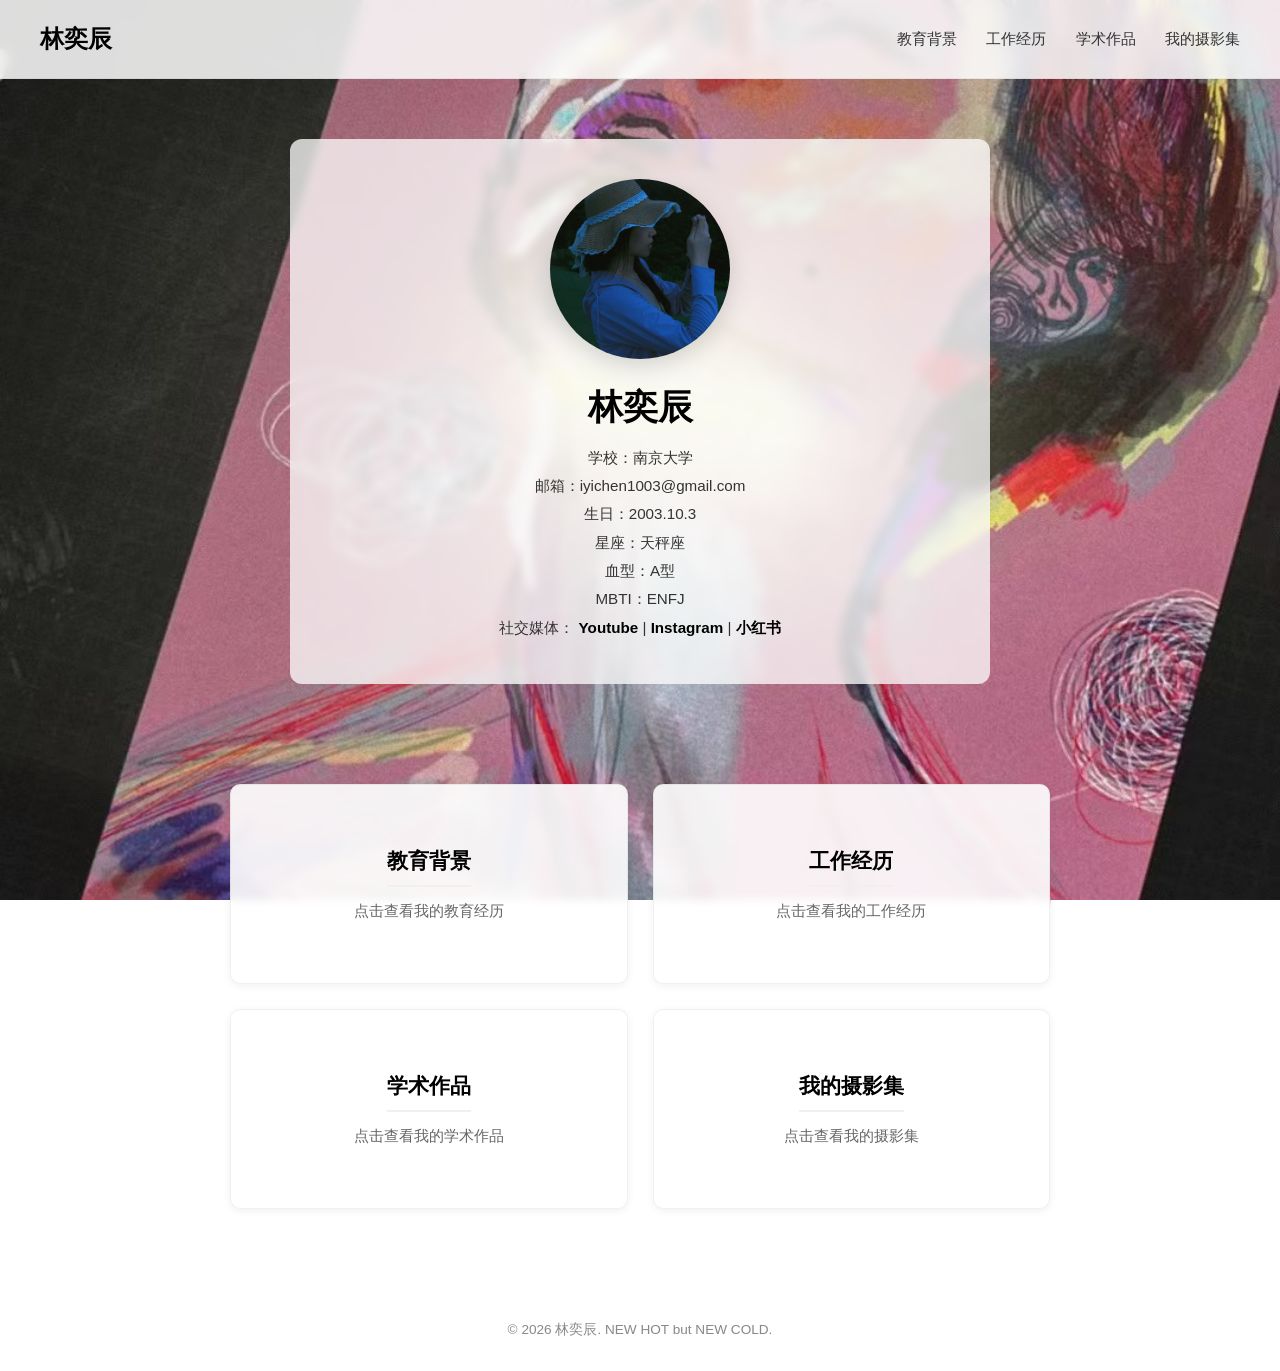
==== commit 30c3e9df: "Update index.html" ====
--- a/index.html
+++ b/index.html
@@ -48,7 +48,7 @@
       <a href="photography.html" class="card"><h2>我的摄影集</h2><p>点击查看我的摄影集</p></a>
     </section>
 
-    <footer><p>© 2025 林奕辰. All rights reserved.</p></footer>
+    <footer><p>© 2026 林奕辰. NEW HOT but NEW COLD.</p></footer>
   </div>
 
   <script>
